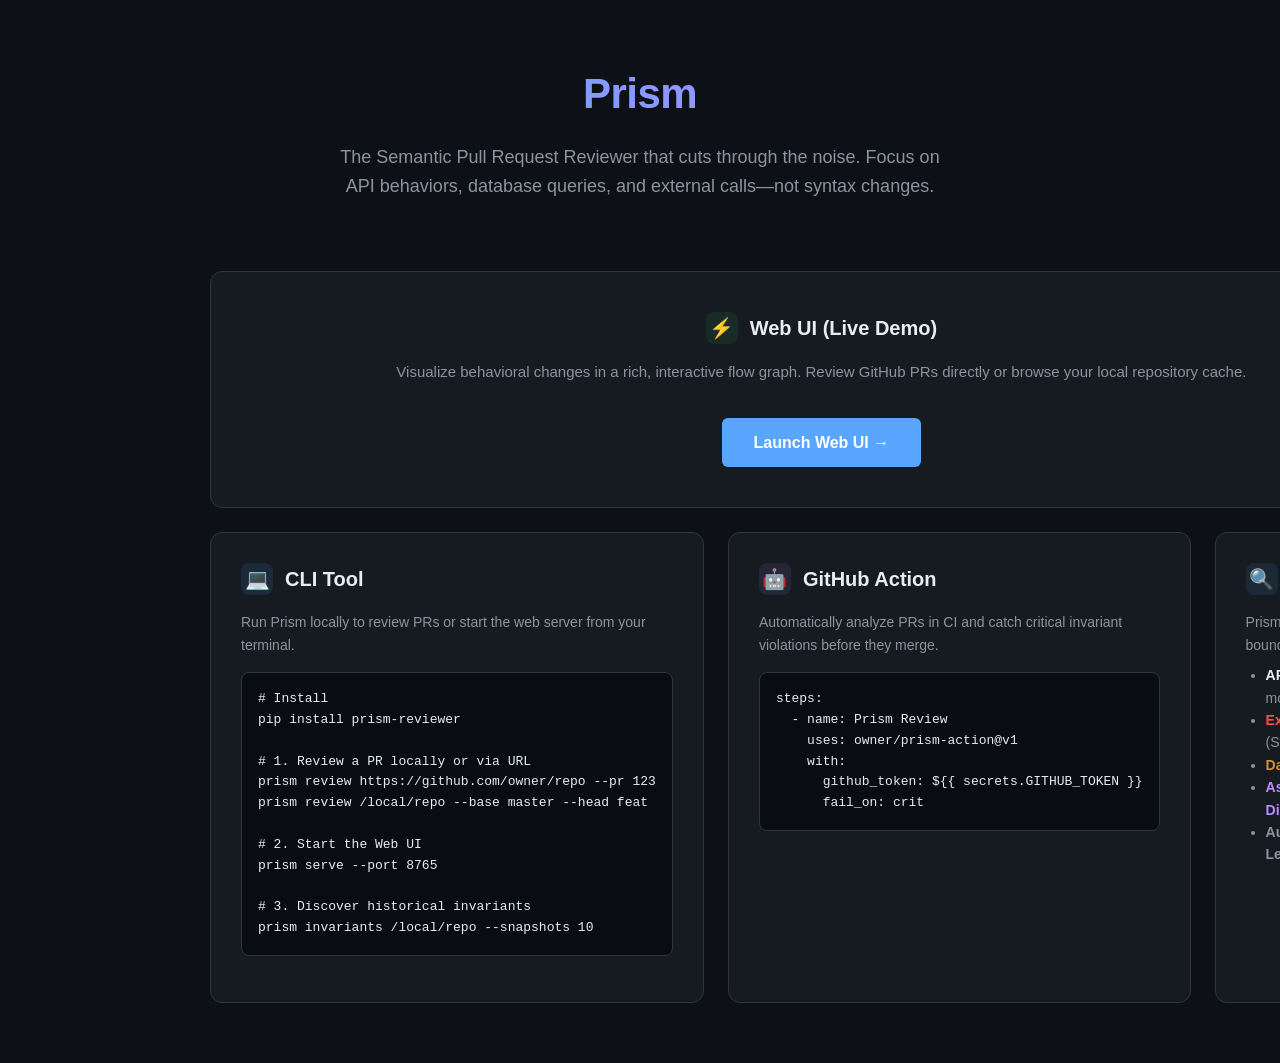
==== web/index.html @ b0267ec1 "add GitHub Actions support and enhance PR resolution for non-merged workflows" ====
<!doctype html>
<html lang="en">
<head>
<meta charset="utf-8">
<meta name="viewport" content="width=device-width, initial-scale=1">
<title>Prism — Semantic PR Reviewer</title>
<style>
  :root {
    --bg: #0d1117;
    --panel: #161b22;
    --line: #30363d;
    --fg: #e6edf3;
    --mut: #8b949e;
    --link: #58a6ff;
    --purple: #bc8cff;
    --high: #db8f2b;
    --crit: #f85149;
    --low: #3fb950;
  }
  * { box-sizing: border-box; }
  body {
    margin: 0;
    background: var(--bg);
    color: var(--fg);
    font: 15px/1.6 -apple-system, Segoe UI, Roboto, Helvetica, Arial, sans-serif;
    display: flex;
    flex-direction: column;
    align-items: center;
  }
  .mono { font-family: ui-monospace, SFMono-Regular, Menlo, Consolas, monospace; }
  header {
    width: 100%;
    max-width: 900px;
    padding: 60px 20px 40px;
    text-align: center;
  }
  h1 {
    font-size: 42px;
    margin: 0 0 16px;
    background: linear-gradient(to right, var(--link), var(--purple));
    -webkit-background-clip: text;
    -webkit-text-fill-color: transparent;
    letter-spacing: -0.5px;
  }
  .tagline {
    font-size: 18px;
    color: var(--mut);
    max-width: 600px;
    margin: 0 auto 30px;
  }
  .container {
    width: 100%;
    max-width: 900px;
    padding: 0 20px 60px;
    display: grid;
    grid-template-columns: 1fr;
    gap: 24px;
  }
  .card {
    background: var(--panel);
    border: 1px solid var(--line);
    border-radius: 12px;
    padding: 30px;
    transition: transform 0.2s ease, border-color 0.2s ease, box-shadow 0.2s ease;
  }
  .card:hover {
    transform: translateY(-2px);
    border-color: var(--mut);
    box-shadow: 0 8px 24px rgba(0,0,0,0.2);
  }
  .card h2 {
    margin: 0 0 16px;
    font-size: 20px;
    display: flex;
    align-items: center;
    gap: 12px;
  }
  .card h2 span {
    display: flex;
    align-items: center;
    justify-content: center;
    width: 32px;
    height: 32px;
    border-radius: 8px;
    background: rgba(88, 166, 255, 0.1);
    color: var(--link);
  }
  .card h2.gh span { background: rgba(188, 140, 255, 0.1); color: var(--purple); }
  .card h2.web span { background: rgba(63, 185, 80, 0.1); color: var(--low); }
  
  pre {
    background: #090c10;
    border: 1px solid var(--line);
    border-radius: 8px;
    padding: 16px;
    overflow-x: auto;
    font-size: 13px;
    color: var(--fg);
    margin: 16px 0;
  }
  .btn {
    display: inline-block;
    background: var(--link);
    color: #fff;
    padding: 10px 24px;
    border-radius: 6px;
    text-decoration: none;
    font-weight: 600;
    transition: background 0.2s;
    margin-top: 10px;
  }
  .btn:hover { background: #318bf8; }
  
  @media (min-width: 768px) {
    .container { grid-template-columns: repeat(3, 1fr); }
    .card.full { grid-column: 1 / -1; }
  }
</style>
</head>
<body>

<header>
  <h1>Prism</h1>
  <div class="tagline">The Semantic Pull Request Reviewer that cuts through the noise. Focus on API behaviors, database queries, and external calls—not syntax changes.</div>
</header>

<div class="container">
  
  <!-- Try Now / Web UI -->
  <div class="card full" style="text-align: center; padding: 40px 30px;">
    <h2 class="web" style="justify-content: center;"><span>⚡</span> Web UI (Live Demo)</h2>
    <p style="color: var(--mut); margin-bottom: 24px;">Visualize behavioral changes in a rich, interactive flow graph. Review GitHub PRs directly or browse your local repository cache.</p>
    <a href="/app" class="btn" style="font-size: 16px; padding: 12px 32px;">Launch Web UI &rarr;</a>
  </div>

  <!-- CLI Tool -->
  <div class="card">
    <h2><span>💻</span> CLI Tool</h2>
    <p style="color: var(--mut); font-size: 14px;">Run Prism locally to review PRs or start the web server from your terminal.</p>
    
    <pre class="mono"># Install
pip install prism-reviewer

# 1. Review a PR locally or via URL
prism review https://github.com/owner/repo --pr 123
prism review /local/repo --base master --head feat

# 2. Start the Web UI
prism serve --port 8765

# 3. Discover historical invariants
prism invariants /local/repo --snapshots 10</pre>
  </div>

  <!-- GitHub Action -->
  <div class="card">
    <h2 class="gh"><span>🤖</span> GitHub Action</h2>
    <p style="color: var(--mut); font-size: 14px;">Automatically analyze PRs in CI and catch critical invariant violations before they merge.</p>
    
    <pre class="mono">steps:
  - name: Prism Review
    uses: owner/prism-action@v1
    with:
      github_token: ${{ secrets.GITHUB_TOKEN }}
      fail_on: crit</pre>
  </div>

  <!-- What it detects -->
  <div class="card">
    <h2 style="color: var(--fg);"><span>🔍</span> Capabilities</h2>
    <p style="color: var(--mut); font-size: 14px; margin-bottom: 8px;">Prism tracks cross-boundary flows:</p>
    <ul style="font-size: 14px; color: var(--mut); padding-left: 20px; margin-top: 0;">
      <li><b style="color: var(--fg)">API Routes</b> (new, modified, removed)</li>
      <li><b style="color: var(--crit)">External API Calls</b> (Stripe, Twilio)</li>
      <li><b style="color: var(--high)">Database Writes</b></li>
      <li><b style="color: var(--purple)">Async Task Dispatches</b></li>
      <li><b style="color: var(--mut)">Authentication Level</b></li>
    </ul>
  </div>

</div>

</body>
</html>
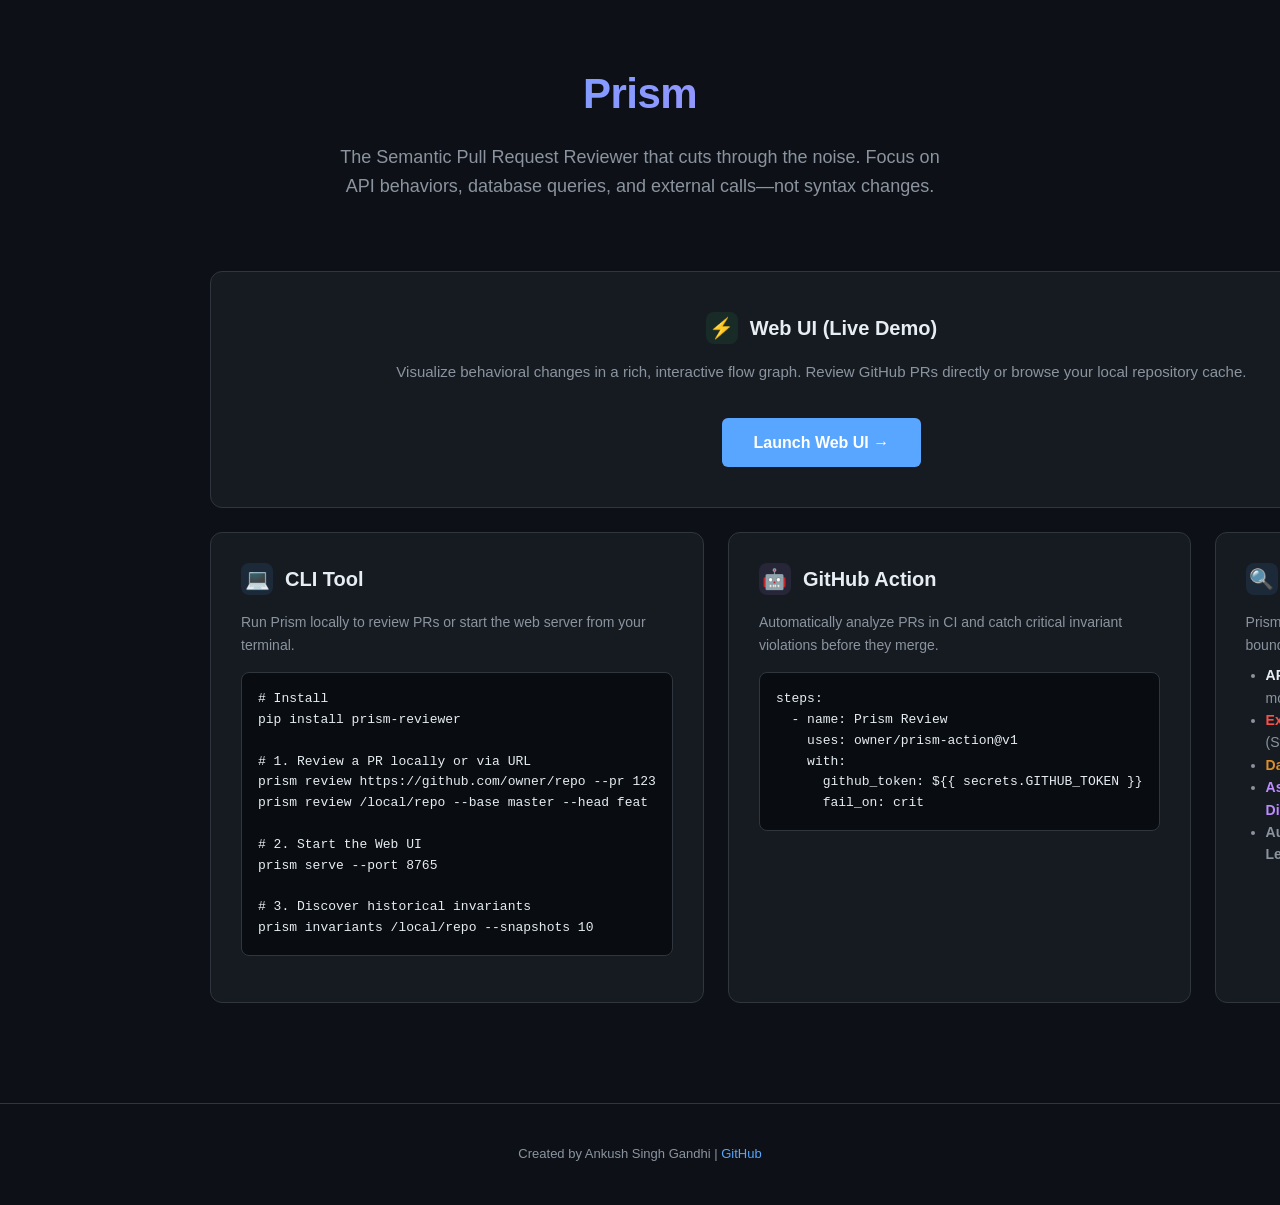
==== commit 1fd4cfe8: "initialize project metadata and add footer to web index" ====
--- a/web/index.html
+++ b/web/index.html
@@ -180,5 +180,9 @@
 
 </div>
 
+<footer style="text-align: center; padding: 40px 20px; color: var(--mut); font-size: 13px; border-top: 1px solid var(--line); margin-top: 40px; width: 100%;">
+  Created by Ankush Singh Gandhi | <a href="https://github.com/AnkushSinghGandhi" style="color: var(--link); text-decoration: none;">GitHub</a>
+</footer>
+
 </body>
 </html>
